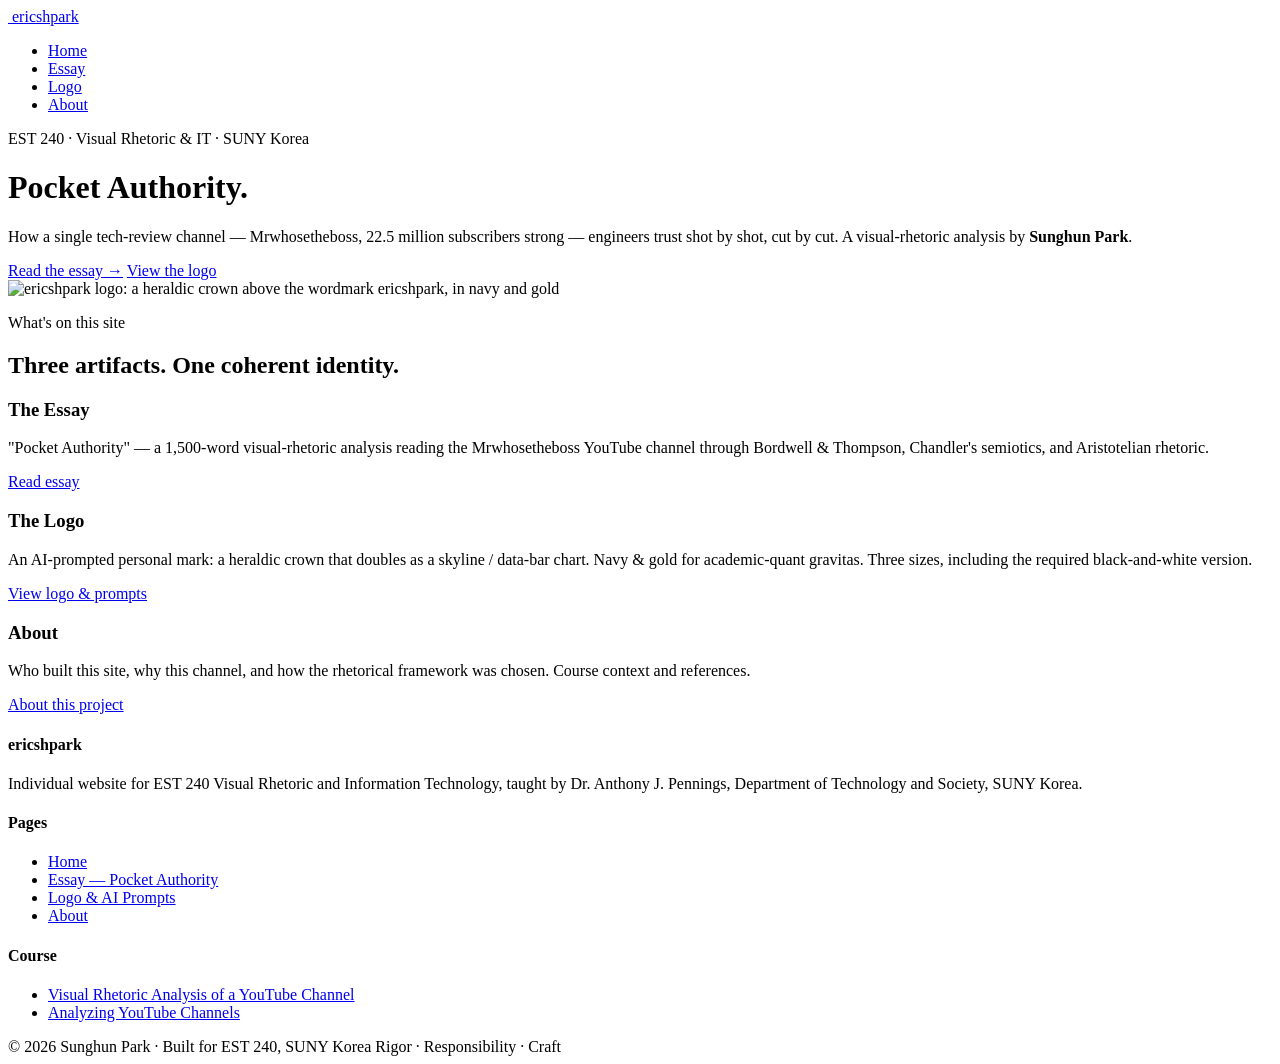
==== index.html @ 55a1a71a "Add files via upload" ====
<!DOCTYPE html>
<html lang="en">
<head>
<meta charset="UTF-8">
<meta name="viewport" content="width=device-width, initial-scale=1.0">
<title>ericshpark — Sunghun Park · EST 240 Visual Rhetoric</title>
<meta name="description" content="Sunghun Park's individual website for EST 240 Visual Rhetoric and Information Technology at SUNY Korea. Featuring 'Pocket Authority,' a visual-rhetoric analysis of the Mrwhosetheboss YouTube channel.">
<link rel="icon" type="image/svg+xml" href="assets/logo/ericshpark-logo-small-icon.svg">
<link rel="stylesheet" href="css/styles.css">
</head>
<body>

<!-- ============ NAV (repeated) ============ -->
<nav class="site-nav" aria-label="Primary">
  <div class="site-nav__inner">
    <a class="site-nav__brand" href="index.html">
      <img src="assets/logo/ericshpark-logo-small-icon.svg" alt="">
      <span class="site-nav__brand-name">ericshpark</span>
    </a>
    <ul class="site-nav__links">
      <li><a href="index.html" class="is-active">Home</a></li>
      <li><a href="essay.html">Essay</a></li>
      <li><a href="logo.html">Logo</a></li>
      <li><a href="about.html">About</a></li>
    </ul>
  </div>
</nav>

<!-- ============ HERO ============ -->
<header class="hero">
  <div class="container">
    <div class="hero__grid">
      <div>
        <p class="eyebrow">EST 240 · Visual Rhetoric &amp; IT · SUNY Korea</p>
        <h1>Pocket&nbsp;Authority.</h1>
        <p class="lede">
          How a single tech-review channel — Mrwhosetheboss, 22.5&nbsp;million subscribers strong —
          engineers trust shot by shot, cut by cut. A visual-rhetoric analysis by
          <b>Sunghun&nbsp;Park</b>.
        </p>
        <div class="cta-row">
          <a class="btn btn--primary" href="essay.html">Read the essay →</a>
          <a class="btn btn--ghost"   href="logo.html">View the logo</a>
        </div>
      </div>
      <div class="hero__logo">
        <img src="assets/logo/ericshpark-logo-large-color.svg" alt="ericshpark logo: a heraldic crown above the wordmark ericshpark, in navy and gold">
      </div>
    </div>
  </div>
</header>

<!-- ============ WORK / CARDS ============ -->
<section class="section section--soft" aria-label="Work">
  <div class="container">
    <div class="section__title">
      <p class="eyebrow">What's on this site</p>
      <h2>Three artifacts. One coherent identity.</h2>
    </div>
    <div class="card-grid">

      <article class="card">
        <h3>The Essay</h3>
        <p>"Pocket Authority" — a 1,500-word visual-rhetoric analysis reading the Mrwhosetheboss YouTube channel through Bordwell &amp; Thompson, Chandler's semiotics, and Aristotelian rhetoric.</p>
        <a class="read-more" href="essay.html">Read essay</a>
      </article>

      <article class="card">
        <h3>The Logo</h3>
        <p>An AI-prompted personal mark: a heraldic crown that doubles as a skyline / data-bar chart. Navy &amp; gold for academic-quant gravitas. Three sizes, including the required black-and-white version.</p>
        <a class="read-more" href="logo.html">View logo &amp; prompts</a>
      </article>

      <article class="card">
        <h3>About</h3>
        <p>Who built this site, why this channel, and how the rhetorical framework was chosen. Course context and references.</p>
        <a class="read-more" href="about.html">About this project</a>
      </article>

    </div>
  </div>
</section>

<!-- ============ FOOTER (repeated) ============ -->
<footer class="site-footer">
  <div class="site-footer__inner">
    <div>
      <h4>ericshpark</h4>
      <p>Individual website for EST 240 Visual Rhetoric and Information Technology, taught by Dr.&nbsp;Anthony J.&nbsp;Pennings, Department of Technology and Society, SUNY Korea.</p>
    </div>
    <div>
      <h4>Pages</h4>
      <ul>
        <li><a href="index.html">Home</a></li>
        <li><a href="essay.html">Essay — Pocket Authority</a></li>
        <li><a href="logo.html">Logo &amp; AI Prompts</a></li>
        <li><a href="about.html">About</a></li>
      </ul>
    </div>
    <div>
      <h4>Course</h4>
      <ul>
        <li><a href="https://apennings.com/technologies-of-meaning/visual-rhetoric-analysis-of-a-youtube-channel/" rel="noopener">Visual Rhetoric Analysis of a YouTube Channel</a></li>
        <li><a href="https://apennings.com/media-strategies/analyzing-youtube-channels/" rel="noopener">Analyzing YouTube Channels</a></li>
      </ul>
    </div>
  </div>
  <div class="site-footer__bottom">
    <span>© 2026 Sunghun Park · Built for EST 240, SUNY Korea</span>
    <span>Rigor · Responsibility · Craft</span>
  </div>
</footer>

</body>
</html>
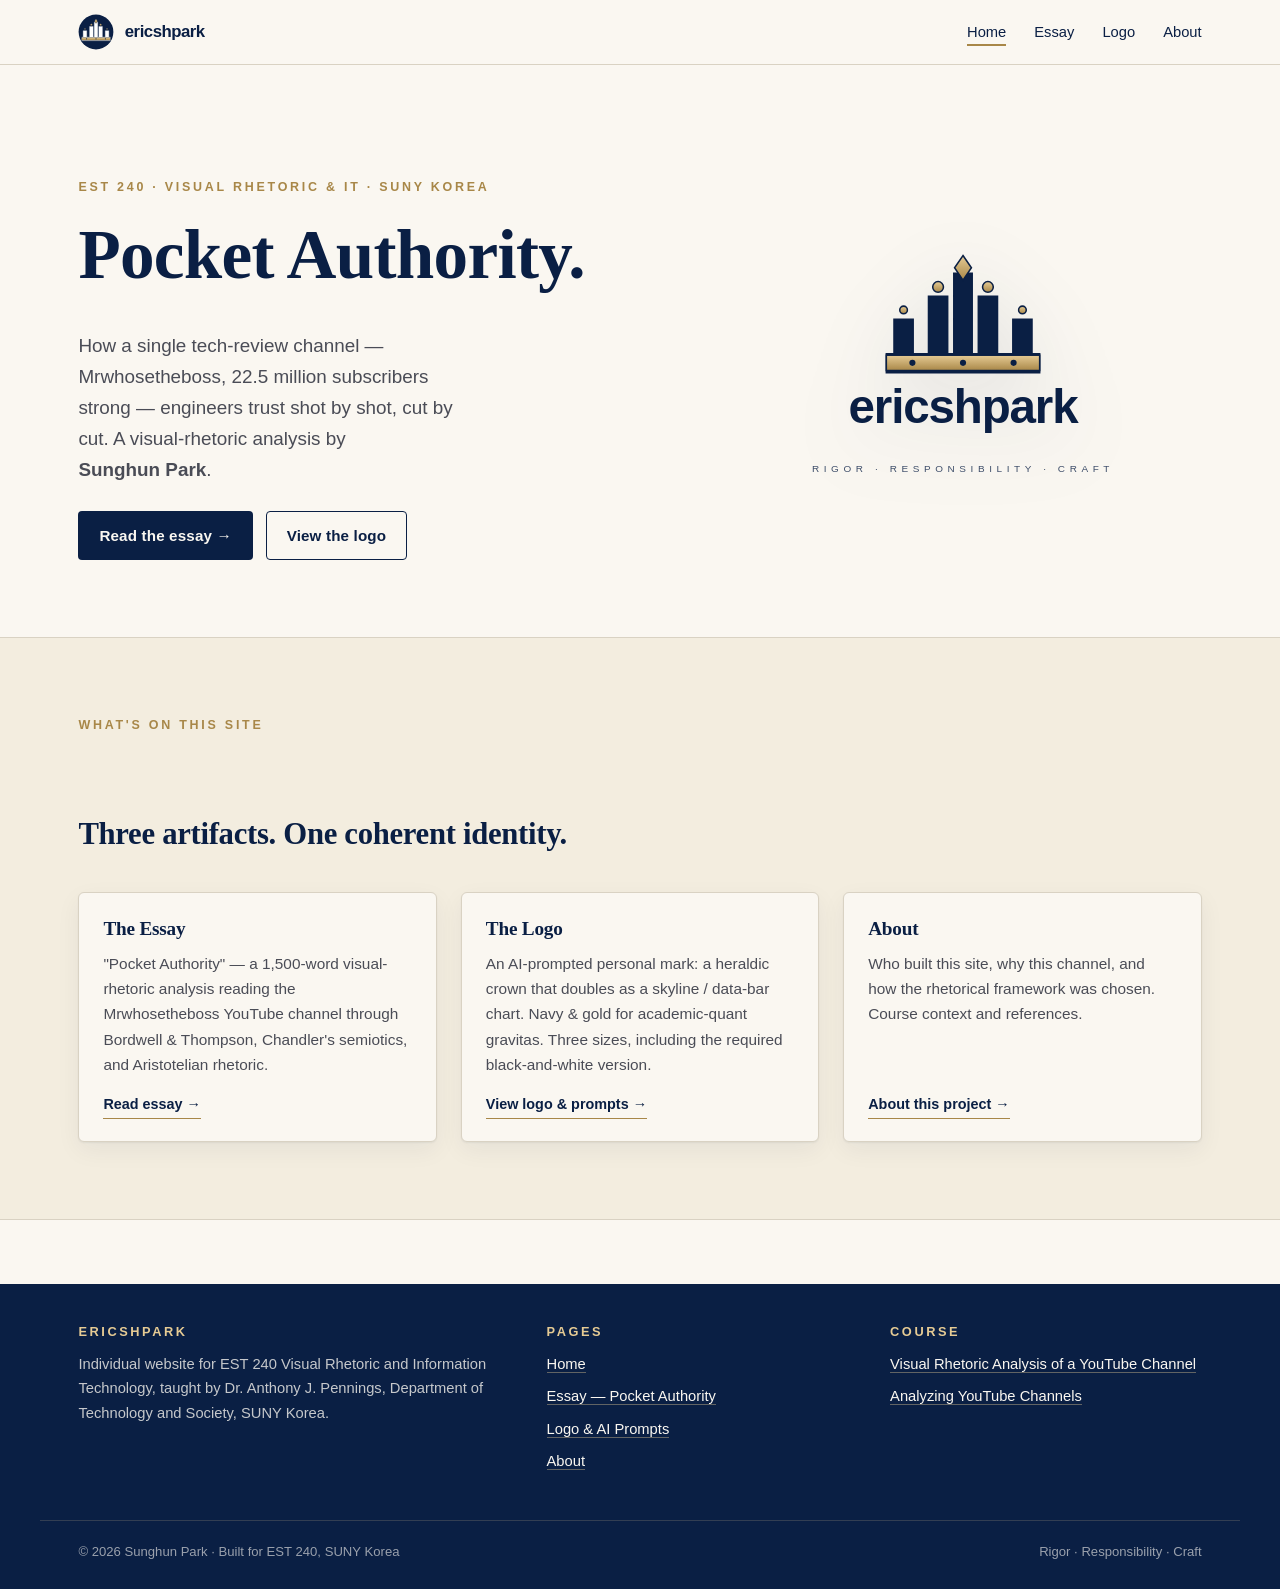
==== commit 9badcb1d: "Add files via upload" ====
--- a/index.html
+++ b/index.html
@@ -5,8 +5,8 @@
 <meta name="viewport" content="width=device-width, initial-scale=1.0">
 <title>ericshpark — Sunghun Park · EST 240 Visual Rhetoric</title>
 <meta name="description" content="Sunghun Park's individual website for EST 240 Visual Rhetoric and Information Technology at SUNY Korea. Featuring 'Pocket Authority,' a visual-rhetoric analysis of the Mrwhosetheboss YouTube channel.">
-<link rel="icon" type="image/svg+xml" href="assets/logo/ericshpark-logo-small-icon.svg">
-<link rel="stylesheet" href="css/styles.css">
+<link rel="icon" type="image/svg+xml" href="ericshpark-logo-small-icon.svg">
+<link rel="stylesheet" href="styles.css">
 </head>
 <body>
 
@@ -14,7 +14,7 @@
 <nav class="site-nav" aria-label="Primary">
   <div class="site-nav__inner">
     <a class="site-nav__brand" href="index.html">
-      <img src="assets/logo/ericshpark-logo-small-icon.svg" alt="">
+      <img src="ericshpark-logo-small-icon.svg" alt="">
       <span class="site-nav__brand-name">ericshpark</span>
     </a>
     <ul class="site-nav__links">
@@ -44,7 +44,7 @@
         </div>
       </div>
       <div class="hero__logo">
-        <img src="assets/logo/ericshpark-logo-large-color.svg" alt="ericshpark logo: a heraldic crown above the wordmark ericshpark, in navy and gold">
+        <img src="ericshpark-logo-large-color.svg" alt="ericshpark logo: a heraldic crown above the wordmark ericshpark, in navy and gold">
       </div>
     </div>
   </div>
--- a/styles.css
+++ b/styles.css
@@ -0,0 +1,287 @@
+/* =============================================================
+   ericshpark — EST 240 Individual Website
+   Design discipline: CARP (Contrast, Alignment, Repetition, Proximity)
+   ============================================================= */
+
+@import url('https://fonts.googleapis.com/css2?family=Crimson+Pro:ital,wght@0,400;0,600;0,700;1,400&family=Inter:wght@400;500;600;700&display=swap');
+
+/* ---------- Design tokens ---------- */
+:root {
+  --navy:       #0A1F44;
+  --navy-soft:  #1A2D55;
+  --navy-ink:   #07173A;
+  --gold:       #A88748;
+  --gold-soft:  #E6CB94;
+  --paper:      #FAF7F1;
+  --paper-soft: #F3EDDF;
+  --ink:        #14151A;
+  --ink-soft:   #4A4C56;
+  --rule:       #D9D2C3;
+
+  --serif: 'Crimson Pro', Georgia, 'Times New Roman', serif;
+  --sans:  'Inter', -apple-system, BlinkMacSystemFont, 'Helvetica Neue', Arial, sans-serif;
+
+  --measure: 68ch;       /* readable text column width  */
+  --gutter: clamp(1rem, 3vw, 2.5rem);
+  --shadow-soft: 0 1px 2px rgba(10,31,68,.06), 0 8px 24px rgba(10,31,68,.06);
+}
+
+/* ---------- Reset + base ---------- */
+*, *::before, *::after { box-sizing: border-box; }
+html { -webkit-text-size-adjust: 100%; scroll-behavior: smooth; }
+body {
+  margin: 0;
+  font-family: var(--sans);
+  font-size: 17px;
+  line-height: 1.65;
+  color: var(--ink);
+  background: var(--paper);
+  -webkit-font-smoothing: antialiased;
+  text-rendering: optimizeLegibility;
+}
+img, svg { display: block; max-width: 100%; height: auto; }
+a { color: var(--navy); text-decoration: underline; text-decoration-thickness: 1px; text-underline-offset: 3px; transition: color .15s ease; }
+a:hover { color: var(--gold); }
+
+/* ---------- Repetition: nav, header, footer (shared on every page) ---------- */
+.site-nav {
+  position: sticky; top: 0; z-index: 50;
+  background: var(--paper);
+  border-bottom: 1px solid var(--rule);
+  backdrop-filter: saturate(180%) blur(8px);
+  background-color: rgba(250,247,241,.92);
+}
+.site-nav__inner {
+  max-width: 1200px;
+  margin: 0 auto;
+  padding: 14px var(--gutter);
+  display: flex; align-items: center; justify-content: space-between;
+  gap: 1rem; flex-wrap: wrap;
+}
+@media (max-width: 520px) {
+  .site-nav__inner { gap: .4rem .9rem; }
+  .site-nav__links { gap: 1.1rem; width: 100%; justify-content: flex-start; }
+}
+.site-nav__brand { display: flex; align-items: center; gap: .65rem; text-decoration: none; color: var(--navy); }
+.site-nav__brand img { width: 36px; height: 36px; border-radius: 50%; }
+.site-nav__brand-name { font-family: var(--sans); font-weight: 700; letter-spacing: -.5px; font-size: 1.05rem; }
+.site-nav__links { display: flex; gap: 1.75rem; list-style: none; margin: 0; padding: 0; }
+.site-nav__links a {
+  text-decoration: none;
+  font-weight: 500;
+  font-size: .92rem;
+  color: var(--navy);
+  padding: 4px 0;
+  border-bottom: 2px solid transparent;
+  transition: border-color .15s ease, color .15s ease;
+}
+.site-nav__links a:hover { color: var(--gold); }
+.site-nav__links a.is-active { border-bottom-color: var(--gold); color: var(--navy); }
+
+/* ---------- Layout containers ---------- */
+.container       { max-width: 1200px; margin: 0 auto; padding: 0 var(--gutter); }
+.container-prose { max-width: 760px;  margin: 0 auto; padding: 0 var(--gutter); }
+
+/* ---------- Typography (Contrast: serif headlines vs sans body) ---------- */
+h1, h2, h3, h4 { font-family: var(--serif); color: var(--navy); margin: 0 0 .5em 0; line-height: 1.18; letter-spacing: -.01em; }
+h1 { font-size: clamp(2.2rem, 4.6vw, 3.4rem); font-weight: 700; }
+h2 { font-size: clamp(1.55rem, 2.4vw, 1.95rem); font-weight: 700; margin-top: 2.6em; }
+h3 { font-size: 1.18rem; font-weight: 600; margin-top: 2em; }
+p  { margin: 0 0 1.1em 0; }
+.eyebrow { font-family: var(--sans); text-transform: uppercase; letter-spacing: .22em; font-size: .78rem; font-weight: 600; color: var(--gold); margin-bottom: 1rem; }
+
+/* ---------- Hero (home) ---------- */
+.hero { padding: clamp(3.5rem, 9vw, 7rem) 0 clamp(2.5rem, 6vw, 5rem) 0; }
+.hero__grid {
+  display: grid;
+  grid-template-columns: 1.1fr .9fr;
+  gap: clamp(2rem, 5vw, 4.5rem);
+  align-items: center;
+}
+.hero h1 { font-size: clamp(2.6rem, 5.4vw, 4.4rem); }
+.hero p.lede { font-size: 1.18rem; color: var(--ink-soft); max-width: 36ch; }
+.hero__logo { display: flex; justify-content: center; }
+.hero__logo img { width: min(100%, 460px); filter: drop-shadow(0 12px 36px rgba(10,31,68,.10)); }
+
+@media (max-width: 720px) {
+  .hero__grid { grid-template-columns: 1fr; }
+  .hero__logo { order: -1; }
+  .hero__logo img { width: min(78%, 300px); }
+}
+
+/* ---------- CTA buttons (Repetition) ---------- */
+.cta-row { display: flex; flex-wrap: wrap; gap: .8rem; margin-top: 1.6rem; }
+.btn {
+  display: inline-block;
+  padding: .7rem 1.25rem;
+  border-radius: 4px;
+  font-weight: 600;
+  font-size: .95rem;
+  text-decoration: none;
+  letter-spacing: .01em;
+  transition: transform .12s ease, background .15s ease, color .15s ease;
+  border: 1px solid transparent;
+}
+.btn--primary   { background: var(--navy); color: var(--paper); }
+.btn--primary:hover { background: var(--navy-ink); color: var(--paper); }
+.btn--ghost     { background: transparent; color: var(--navy); border-color: var(--navy); }
+.btn--ghost:hover { background: var(--navy); color: var(--paper); }
+
+/* ---------- Section: cards (alignment + proximity) ---------- */
+.section { padding: clamp(3rem, 6vw, 5rem) 0; }
+.section--soft { background: var(--paper-soft); border-top: 1px solid var(--rule); border-bottom: 1px solid var(--rule); }
+.section__title { max-width: 760px; margin-bottom: 2.5rem; }
+
+.card-grid {
+  display: grid;
+  grid-template-columns: repeat(auto-fit, minmax(260px, 1fr));
+  gap: 1.5rem;
+}
+.card {
+  background: var(--paper);
+  border: 1px solid var(--rule);
+  border-radius: 6px;
+  padding: 1.6rem 1.5rem 1.4rem 1.5rem;
+  box-shadow: var(--shadow-soft);
+  display: flex;
+  flex-direction: column;
+}
+.card h3 { font-family: var(--serif); margin-top: 0; font-size: 1.2rem; }
+.card p  { color: var(--ink-soft); font-size: .96rem; margin-bottom: 1rem; }
+.card a.read-more { margin-top: auto; font-weight: 600; font-size: .9rem; text-decoration: none; color: var(--navy); border-bottom: 1px solid var(--gold); padding-bottom: 1px; align-self: flex-start; }
+.card a.read-more::after { content: ' →'; }
+
+/* ---------- Essay (prose page) ---------- */
+.essay-header { padding: clamp(3rem, 6vw, 5rem) 0 clamp(1.5rem, 3vw, 2.5rem) 0; border-bottom: 1px solid var(--rule); margin-bottom: 2.5rem; }
+.essay-header .container-prose { max-width: 760px; }
+.essay-meta {
+  font-family: var(--sans);
+  font-size: .88rem;
+  color: var(--ink-soft);
+  display: flex; flex-wrap: wrap; gap: .6rem 1.4rem;
+  margin-top: 1rem;
+}
+.essay-meta b { color: var(--navy); font-weight: 600; }
+
+.prose { font-family: var(--serif); font-size: 1.18rem; line-height: 1.72; color: var(--ink); }
+.prose p { max-width: var(--measure); }
+.prose h2 { font-size: 1.7rem; margin-top: 2.4em; }
+.prose blockquote {
+  border-left: 3px solid var(--gold);
+  padding: .25rem 0 .25rem 1.25rem;
+  margin: 1.8em 0;
+  font-style: italic;
+  color: var(--navy);
+  max-width: var(--measure);
+}
+.prose em.term { font-style: italic; color: var(--navy); }
+
+/* Embedded video container — responsive 16:9 */
+.video-embed {
+  position: relative;
+  width: 100%;
+  max-width: 880px;
+  margin: 2rem 0;
+  aspect-ratio: 16 / 9;
+  background: var(--navy);
+  border-radius: 6px;
+  overflow: hidden;
+  box-shadow: var(--shadow-soft);
+}
+.video-embed iframe { position: absolute; inset: 0; width: 100%; height: 100%; border: 0; }
+.video-caption { font-family: var(--sans); font-size: .88rem; color: var(--ink-soft); max-width: 880px; margin-top: -.5rem; margin-bottom: 2rem; }
+
+/* References list */
+.references { font-family: var(--sans); font-size: .95rem; line-height: 1.6; color: var(--ink-soft); }
+.references li { margin-bottom: .9em; padding-left: 2em; text-indent: -2em; max-width: var(--measure); }
+.references li::marker { content: ''; }
+
+/* ---------- Logo page ---------- */
+.logo-gallery {
+  display: grid;
+  grid-template-columns: 1.4fr 1fr 1fr;
+  gap: 1.5rem;
+  margin: 2rem 0 3rem 0;
+}
+@media (max-width: 880px) { .logo-gallery { grid-template-columns: 1fr; } }
+.logo-tile {
+  background: var(--paper);
+  border: 1px solid var(--rule);
+  border-radius: 6px;
+  padding: 1.6rem;
+  display: flex;
+  flex-direction: column;
+  align-items: center;
+  text-align: center;
+  box-shadow: var(--shadow-soft);
+}
+.logo-tile--bw { background: #fff; }
+.logo-tile img { max-width: 100%; height: auto; margin: 1rem 0 1.2rem 0; }
+.logo-tile .size-label { font-family: var(--sans); text-transform: uppercase; letter-spacing: .18em; font-size: .75rem; font-weight: 700; color: var(--gold); }
+.logo-tile .size-desc  { font-family: var(--sans); font-size: .88rem; color: var(--ink-soft); margin-bottom: .8rem; }
+.logo-tile .downloads  { display: flex; gap: .5rem; flex-wrap: wrap; justify-content: center; margin-top: auto; }
+.logo-tile .downloads a {
+  font-family: var(--sans); font-size: .8rem; font-weight: 600; letter-spacing: .04em;
+  text-decoration: none; color: var(--navy);
+  border: 1px solid var(--navy); padding: .35rem .7rem; border-radius: 4px;
+}
+.logo-tile .downloads a:hover { background: var(--navy); color: var(--paper); }
+
+.prompt-block {
+  background: var(--navy-ink);
+  color: var(--paper);
+  padding: 1.4rem 1.6rem;
+  border-radius: 6px;
+  font-family: 'SFMono-Regular', Menlo, Consolas, 'Liberation Mono', monospace;
+  font-size: .92rem;
+  line-height: 1.6;
+  overflow-x: auto;
+  margin: 1rem 0 2rem 0;
+  border-left: 3px solid var(--gold);
+}
+.prompt-block .label { display: block; font-family: var(--sans); font-size: .72rem; font-weight: 700; letter-spacing: .22em; color: var(--gold-soft); text-transform: uppercase; margin-bottom: .6rem; }
+
+/* ---------- About page ---------- */
+.about-grid {
+  display: grid;
+  grid-template-columns: .8fr 1.2fr;
+  gap: clamp(2rem, 5vw, 4rem);
+  align-items: start;
+}
+@media (max-width: 720px) { .about-grid { grid-template-columns: 1fr; } }
+.about-sidebar img { border-radius: 6px; box-shadow: var(--shadow-soft); }
+.about-sidebar dl { font-family: var(--sans); font-size: .94rem; line-height: 1.65; margin: 1.5rem 0 0 0; }
+.about-sidebar dt { font-weight: 600; color: var(--navy); margin-top: .8rem; }
+.about-sidebar dd { margin: 0; color: var(--ink-soft); }
+
+/* ---------- Footer ---------- */
+.site-footer {
+  margin-top: 4rem;
+  background: var(--navy);
+  color: var(--paper);
+  padding: 2.5rem 0 1.6rem 0;
+}
+.site-footer__inner {
+  max-width: 1200px;
+  margin: 0 auto;
+  padding: 0 var(--gutter);
+  display: grid;
+  grid-template-columns: 1.4fr 1fr 1fr;
+  gap: 2rem;
+}
+@media (max-width: 720px) { .site-footer__inner { grid-template-columns: 1fr; } }
+.site-footer h4 { font-family: var(--sans); font-size: .8rem; text-transform: uppercase; letter-spacing: .2em; color: var(--gold-soft); margin: 0 0 .8rem 0; }
+.site-footer p, .site-footer li { font-size: .92rem; color: rgba(250,247,241,.78); }
+.site-footer a { color: var(--paper); text-decoration: none; border-bottom: 1px solid rgba(230,203,148,.4); }
+.site-footer a:hover { color: var(--gold-soft); border-bottom-color: var(--gold-soft); }
+.site-footer ul { list-style: none; padding: 0; margin: 0; }
+.site-footer ul li { margin-bottom: .5rem; }
+.site-footer__bottom {
+  max-width: 1200px;
+  margin: 2.4rem auto 0 auto;
+  padding: 1.3rem var(--gutter) 0 var(--gutter);
+  border-top: 1px solid rgba(230,203,148,.18);
+  font-size: .82rem;
+  color: rgba(250,247,241,.6);
+  display: flex; justify-content: space-between; flex-wrap: wrap; gap: .6rem;
+}
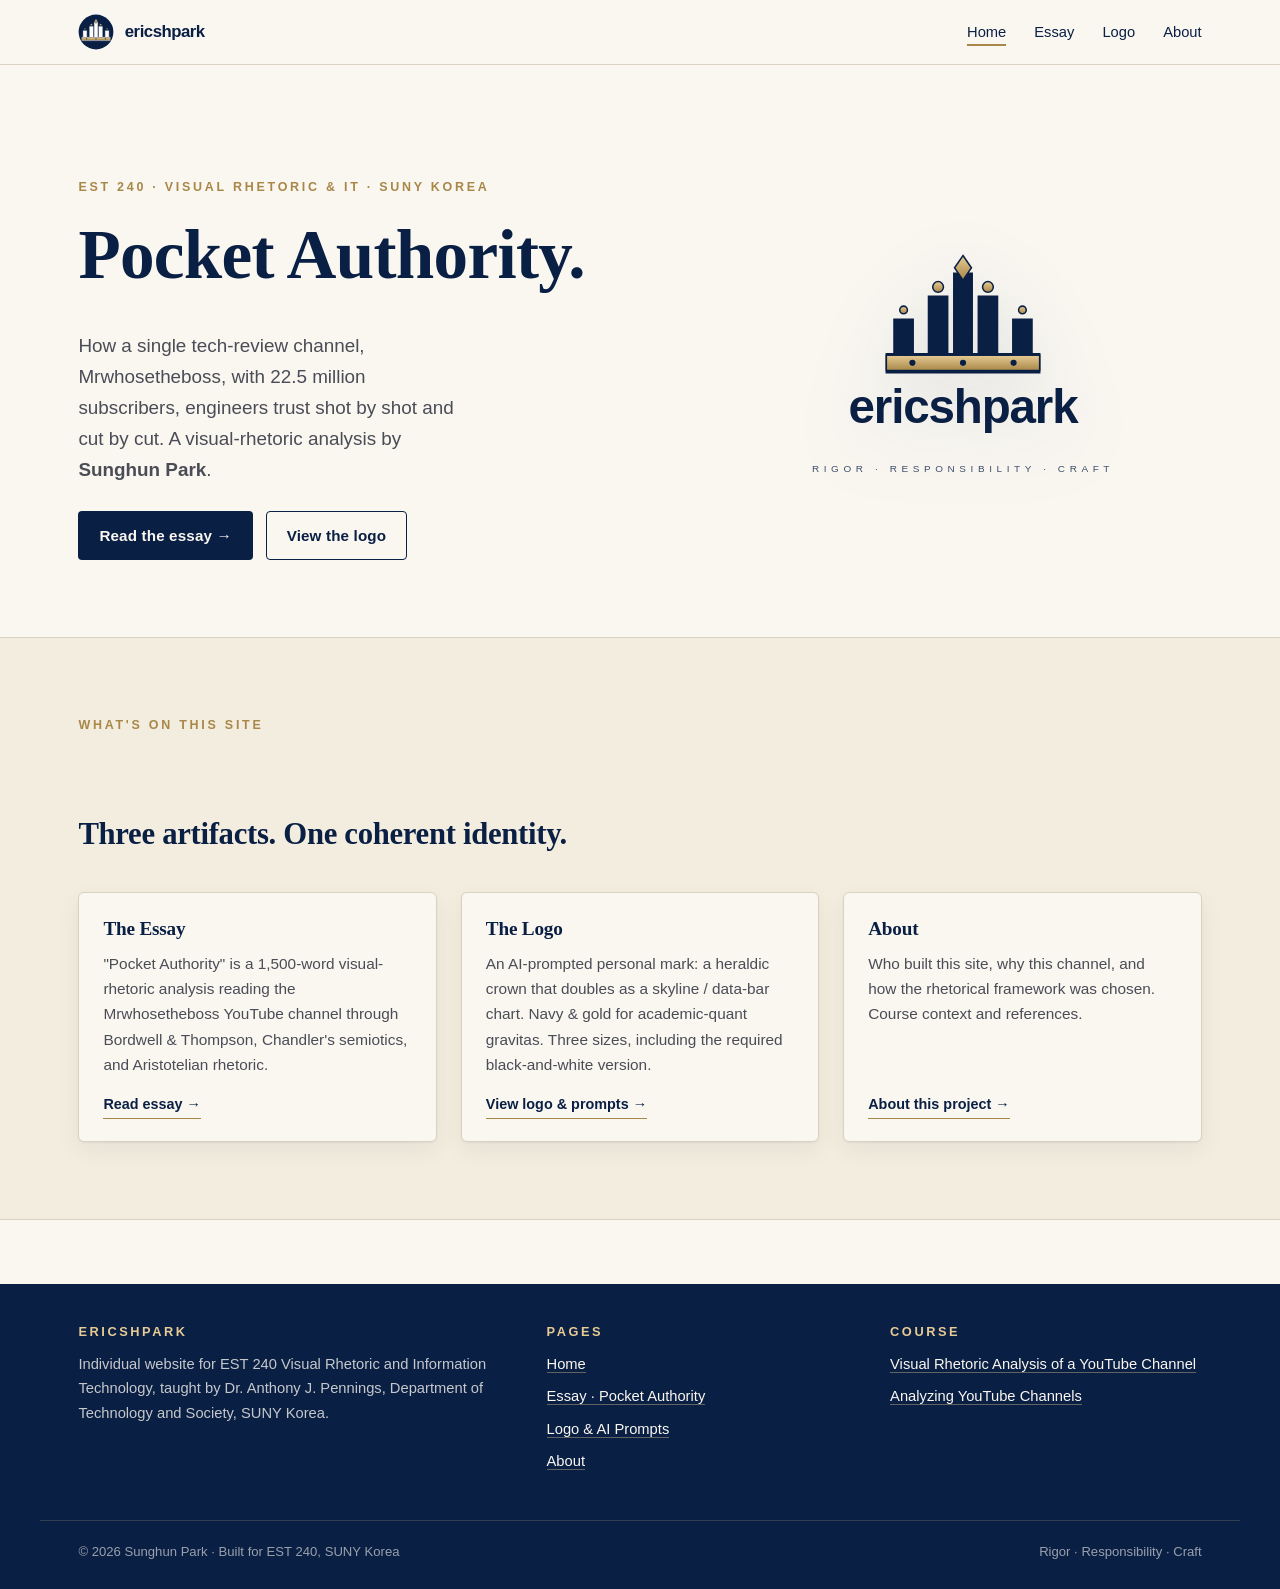
==== commit d8582e76: "Add files via upload" ====
--- a/index.html
+++ b/index.html
@@ -3,7 +3,7 @@
 <head>
 <meta charset="UTF-8">
 <meta name="viewport" content="width=device-width, initial-scale=1.0">
-<title>ericshpark — Sunghun Park · EST 240 Visual Rhetoric</title>
+<title>ericshpark · Sunghun Park · EST 240 Visual Rhetoric</title>
 <meta name="description" content="Sunghun Park's individual website for EST 240 Visual Rhetoric and Information Technology at SUNY Korea. Featuring 'Pocket Authority,' a visual-rhetoric analysis of the Mrwhosetheboss YouTube channel.">
 <link rel="icon" type="image/svg+xml" href="ericshpark-logo-small-icon.svg">
 <link rel="stylesheet" href="styles.css">
@@ -34,8 +34,8 @@
         <p class="eyebrow">EST 240 · Visual Rhetoric &amp; IT · SUNY Korea</p>
         <h1>Pocket&nbsp;Authority.</h1>
         <p class="lede">
-          How a single tech-review channel — Mrwhosetheboss, 22.5&nbsp;million subscribers strong —
-          engineers trust shot by shot, cut by cut. A visual-rhetoric analysis by
+          How a single tech-review channel, Mrwhosetheboss, with 22.5&nbsp;million subscribers,
+          engineers trust shot by shot and cut by cut. A visual-rhetoric analysis by
           <b>Sunghun&nbsp;Park</b>.
         </p>
         <div class="cta-row">
@@ -61,7 +61,7 @@
 
       <article class="card">
         <h3>The Essay</h3>
-        <p>"Pocket Authority" — a 1,500-word visual-rhetoric analysis reading the Mrwhosetheboss YouTube channel through Bordwell &amp; Thompson, Chandler's semiotics, and Aristotelian rhetoric.</p>
+        <p>"Pocket Authority" is a 1,500-word visual-rhetoric analysis reading the Mrwhosetheboss YouTube channel through Bordwell &amp; Thompson, Chandler's semiotics, and Aristotelian rhetoric.</p>
         <a class="read-more" href="essay.html">Read essay</a>
       </article>
 
@@ -92,7 +92,7 @@
       <h4>Pages</h4>
       <ul>
         <li><a href="index.html">Home</a></li>
-        <li><a href="essay.html">Essay — Pocket Authority</a></li>
+        <li><a href="essay.html">Essay · Pocket Authority</a></li>
         <li><a href="logo.html">Logo &amp; AI Prompts</a></li>
         <li><a href="about.html">About</a></li>
       </ul>
